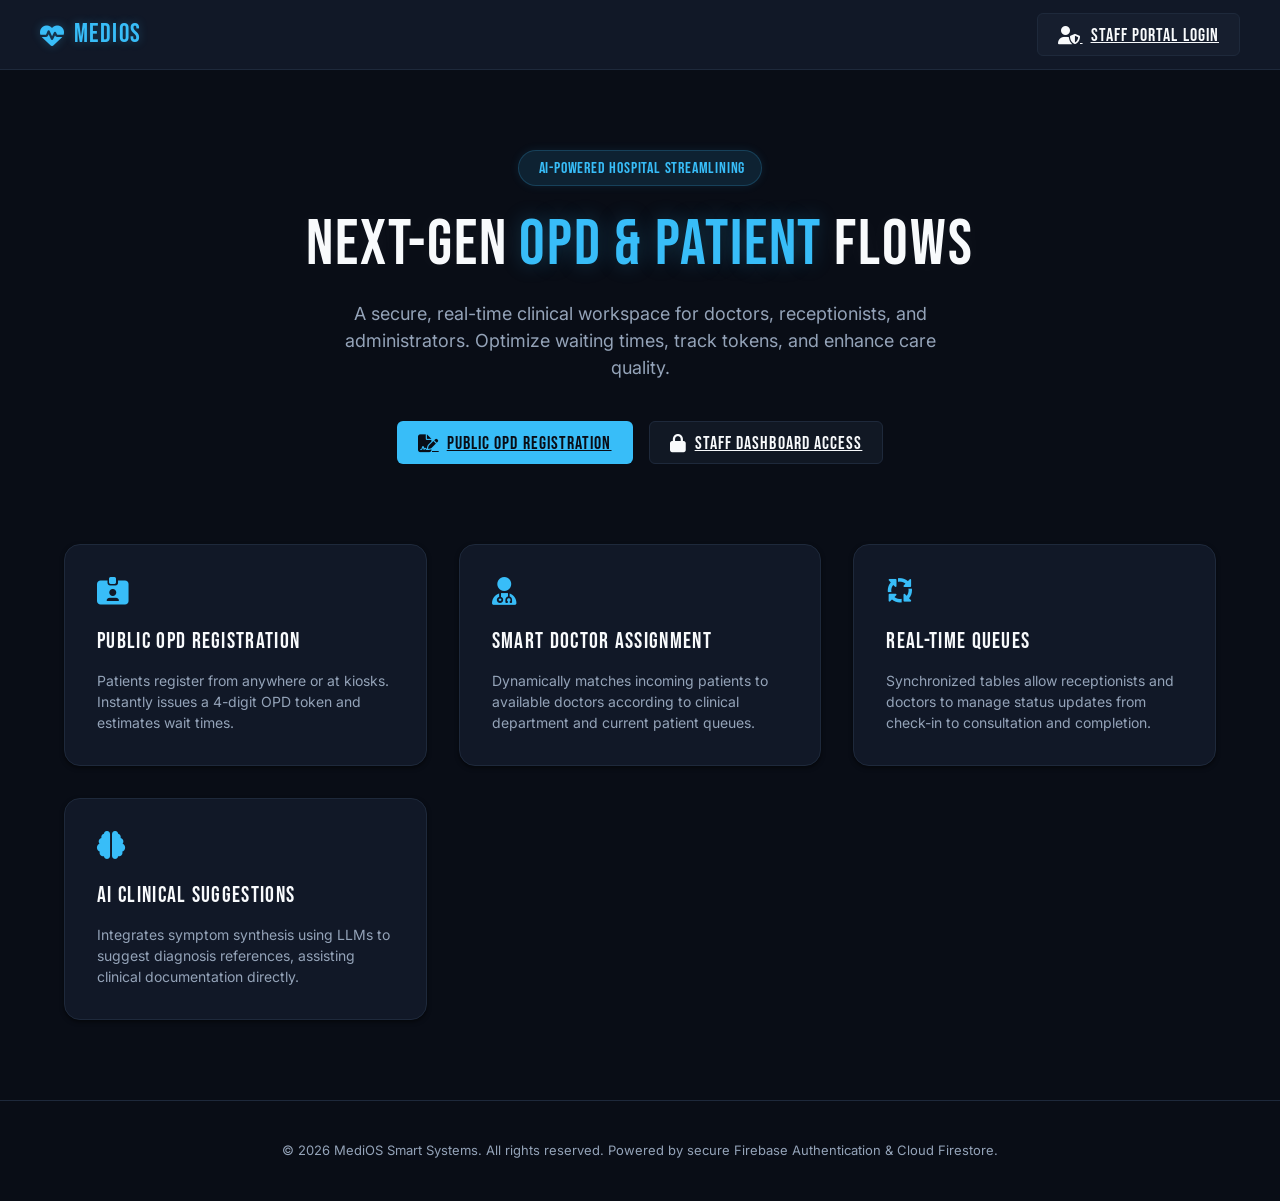
==== index.html @ a007ae32 "Add files via upload" ====
<!DOCTYPE html>
<html lang="en">
<head>
  <meta charset="UTF-8">
  <meta name="viewport" content="width=device-width, initial-scale=1.0">
  <title>MediOS - Smart Hospital OPD & Patient Management System</title>
  <!-- FontAwesome for Icons -->
  <link rel="stylesheet" href="https://cdnjs.cloudflare.com/ajax/libs/font-awesome/6.4.0/css/all.min.css">
  <!-- Core Stylesheet -->
  <link rel="stylesheet" href="style.css">
</head>
<body>

  <!-- Landing Page Navigation -->
  <nav class="landing-navbar" id="navbar_landing">
    <div class="sidebar-brand">
      <i class="fa-solid fa-heart-pulse"></i>
      <span>MediOS</span>
    </div>
    <div class="nav-links">
      <a href="login.html" class="btn btn-secondary" id="btn_staff_login_nav">
        <i class="fa-solid fa-user-shield"></i> Staff Portal Login
      </a>
    </div>
  </nav>

  <!-- Hero Section -->
  <header class="landing-hero" id="hero_landing">
    <span class="hero-badge"><i class="fa-solid fa-sparkles"></i> AI-Powered Hospital Streamlining</span>
    <h1>Next-Gen <span>OPD & Patient</span> Flows</h1>
    <p>A secure, real-time clinical workspace for doctors, receptionists, and administrators. Optimize waiting times, track tokens, and enhance care quality.</p>
    <div class="hero-actions">
      <a href="opd-register.html" class="btn btn-primary" id="btn_hero_register">
        <i class="fa-solid fa-file-signature"></i> Public OPD Registration
      </a>
      <a href="login.html" class="btn btn-secondary" id="btn_hero_login">
        <i class="fa-solid fa-lock"></i> Staff Dashboard Access
      </a>
    </div>
  </header>

  <!-- Features Grid -->
  <section class="features-grid" id="features_section">
    <!-- Feature 1 -->
    <div class="feature-card" id="feature_opd">
      <i class="fa-solid fa-id-card-clip"></i>
      <h3>Public OPD Registration</h3>
      <p>Patients register from anywhere or at kiosks. Instantly issues a 4-digit OPD token and estimates wait times.</p>
    </div>
    <!-- Feature 2 -->
    <div class="feature-card" id="feature_assign">
      <i class="fa-solid fa-user-doctor"></i>
      <h3>Smart Doctor Assignment</h3>
      <p>Dynamically matches incoming patients to available doctors according to clinical department and current patient queues.</p>
    </div>
    <!-- Feature 3 -->
    <div class="feature-card" id="feature_queue">
      <i class="fa-solid fa-arrows-spin"></i>
      <h3>Real-time Queues</h3>
      <p>Synchronized tables allow receptionists and doctors to manage status updates from check-in to consultation and completion.</p>
    </div>
    <!-- Feature 4 -->
    <div class="feature-card" id="feature_ai">
      <i class="fa-solid fa-brain"></i>
      <h3>AI Clinical Suggestions</h3>
      <p>Integrates symptom synthesis using LLMs to suggest diagnosis references, assisting clinical documentation directly.</p>
    </div>
  </section>

  <!-- Brief Footer -->
  <footer style="text-align: center; padding: 40px 24px; color: var(--text-muted); font-size: 13px; border-top: 1px solid var(--border);" id="footer_landing">
    <p>&copy; 2026 MediOS Smart Systems. All rights reserved. Powered by secure Firebase Authentication & Cloud Firestore.</p>
  </footer>

</body>
</html>
---- style.css ----
/* MediOS - Global Dark Theme Professional SaaS Stylesheet */
@import url('https://fonts.googleapis.com/css2?family=Bebas+Neue&family=Inter:wght@300;400;500;600;700&display=swap');

:root {
  --primary: #38bdf8; /* Neon Sky Blue */
  --primary-hover: #0ea5e9;
  --primary-light: rgba(56, 189, 248, 0.12);
  --primary-glow: rgba(56, 189, 248, 0.25);
  
  --success: #34d399; /* Neon Mint */
  --success-light: rgba(52, 211, 153, 0.1);
  --success-text: #34d399;
  
  --warning: #fbbf24; /* Warm Gold */
  --warning-light: rgba(251, 191, 36, 0.1);
  --warning-text: #fbbf24;
  
  --danger: #f87171; /* Neon Coral Red */
  --danger-light: rgba(248, 113, 113, 0.1);
  --danger-text: #f87171;
  
  --info: #60a5fa; /* Cyan / Ice Blue */
  --info-light: rgba(96, 165, 250, 0.1);
  --info-text: #60a5fa;
  
  --text-main: #f8fafc; /* Crisp Off-White */
  --text-muted: #94a3b8; /* Muted Slate */
  --bg-main: #090d16; /* Midnight Void */
  --bg-card: #111827; /* Slate Charcoal Navy */
  --bg-input: #0f172a; /* Deep Slate input area */
  --border: #1e293b; /* Dark Borders */
  
  --font-display: 'Bebas Neue', sans-serif;
  --font-sans: 'Inter', -apple-system, BlinkMacSystemFont, "Segoe UI", Roboto, sans-serif;
  --radius-sm: 6px;
  --radius-md: 10px;
  --radius-lg: 16px;
  --shadow-sm: 0 2px 4px rgba(0, 0, 0, 0.5);
  --shadow-md: 0 4px 12px rgba(0, 0, 0, 0.6);
  --shadow-lg: 0 10px 25px rgba(0, 0, 0, 0.8), 0 0 15px rgba(56, 189, 248, 0.05);
  --transition: all 0.25s cubic-bezier(0.4, 0, 0.2, 1);
}

/* Reset and Base Styles */
* {
  margin: 0;
  padding: 0;
  box-sizing: border-box;
}

body {
  font-family: var(--font-sans);
  background-color: var(--bg-main);
  color: var(--text-main);
  line-height: 1.5;
  overflow-x: hidden;
}

/* Scrollbars */
::-webkit-scrollbar {
  width: 6px;
  height: 6px;
}
::-webkit-scrollbar-track {
  background: var(--bg-main);
}
::-webkit-scrollbar-thumb {
  background: #334155;
  border-radius: var(--radius-sm);
}
::-webkit-scrollbar-thumb:hover {
  background: var(--primary);
}

/* Typography Overrides for Display */
h1, h2, h3, h4, 
.sidebar-brand, 
.analytics-value, 
.token-slip-number, 
.page-title, 
.card-title,
.btn,
.badge,
.landing-navbar a,
.sidebar-menu-item a {
  font-family: var(--font-display);
  letter-spacing: 0.06em;
  font-weight: 400;
}

/* Page Containers */
.app-container {
  display: flex;
  min-height: 100vh;
}

/* Sidebar Styling */
.sidebar {
  width: 260px;
  background-color: var(--bg-card);
  border-right: 1px solid var(--border);
  display: flex;
  flex-direction: column;
  flex-shrink: 0;
  z-index: 100;
  transition: var(--transition);
}

.sidebar-header {
  padding: 24px;
  display: flex;
  align-items: center;
  gap: 12px;
  border-bottom: 1px solid var(--border);
}

.sidebar-brand {
  font-size: 26px;
  color: var(--primary);
  display: flex;
  align-items: center;
  gap: 8px;
  text-shadow: 0 0 10px rgba(56, 189, 248, 0.3);
}

.sidebar-brand i {
  font-size: 24px;
}

.sidebar-menu {
  flex-grow: 1;
  padding: 24px 16px;
  list-style: none;
  display: flex;
  flex-direction: column;
  gap: 8px;
}

.sidebar-menu-item a {
  display: flex;
  align-items: center;
  gap: 12px;
  padding: 12px 16px;
  color: var(--text-muted);
  text-decoration: none;
  font-size: 18px;
  border-radius: var(--radius-md);
  transition: var(--transition);
  cursor: pointer;
}

.sidebar-menu-item a:hover {
  background-color: rgba(30, 41, 59, 0.4);
  color: var(--text-main);
}

.sidebar-menu-item.active a {
  background-color: var(--primary-light);
  color: var(--primary);
  border: 1px solid rgba(56, 189, 248, 0.2);
  box-shadow: 0 0 12px var(--primary-glow);
}

.sidebar-footer {
  padding: 16px;
  border-top: 1px solid var(--border);
  background-color: rgba(9, 13, 22, 0.5);
}

.user-badge {
  display: flex;
  align-items: center;
  gap: 12px;
  padding: 8px;
}

.user-avatar {
  width: 40px;
  height: 40px;
  background-color: var(--primary-light);
  color: var(--primary);
  border: 1px solid rgba(56, 189, 248, 0.2);
  border-radius: 50%;
  display: flex;
  align-items: center;
  justify-content: center;
  font-weight: 700;
}

.user-info {
  display: flex;
  flex-direction: column;
  overflow: hidden;
}

.user-name {
  font-size: 14px;
  font-weight: 600;
  color: var(--text-main);
  white-space: nowrap;
  text-overflow: ellipsis;
  overflow: hidden;
}

.user-role {
  font-size: 12px;
  color: var(--text-muted);
  text-transform: capitalize;
}

/* Main Content Layout */
.main-content {
  flex-grow: 1;
  display: flex;
  flex-direction: column;
  min-width: 0;
}

/* Header Top Bar */
.top-bar {
  height: 70px;
  background-color: var(--bg-card);
  border-bottom: 1px solid var(--border);
  display: flex;
  align-items: center;
  justify-content: space-between;
  padding: 0 32px;
}

.page-title {
  font-size: 26px;
  color: var(--text-main);
}

.top-bar-actions {
  display: flex;
  align-items: center;
  gap: 16px;
}

.btn-logout {
  display: flex;
  align-items: center;
  gap: 8px;
  background: none;
  font-family: var(--font-display);
  font-size: 16px;
  border: 1px solid var(--border);
  padding: 6px 14px;
  border-radius: var(--radius-sm);
  color: var(--text-muted);
  cursor: pointer;
  transition: var(--transition);
}

.btn-logout:hover {
  background-color: var(--danger-light);
  color: var(--danger-text);
  border-color: rgba(248, 113, 113, 0.3);
}

/* Content Area */
.content-body {
  padding: 32px;
  overflow-y: auto;
  flex-grow: 1;
}

/* Dashboard Analytics Grid */
.analytics-grid {
  display: grid;
  grid-template-columns: repeat(auto-fit, minmax(220px, 1fr));
  gap: 24px;
  margin-bottom: 32px;
}

.analytics-card {
  background-color: var(--bg-card);
  border: 1px solid var(--border);
  border-radius: var(--radius-lg);
  padding: 24px;
  display: flex;
  justify-content: space-between;
  align-items: center;
  box-shadow: var(--shadow-sm);
  transition: var(--transition);
}

.analytics-card:hover {
  transform: translateY(-2px);
  box-shadow: var(--shadow-lg);
  border-color: rgba(56, 189, 248, 0.2);
}

.analytics-info h3 {
  font-size: 14px;
  color: var(--text-muted);
  font-weight: 500;
  margin-bottom: 8px;
}

.analytics-value {
  font-size: 38px;
  color: var(--text-main);
  line-height: 1.1;
}

.analytics-icon {
  width: 48px;
  height: 48px;
  border-radius: var(--radius-md);
  display: flex;
  align-items: center;
  justify-content: center;
  font-size: 20px;
}

.analytics-icon.blue {
  background-color: var(--primary-light);
  color: var(--primary);
  border: 1px solid rgba(56, 189, 248, 0.2);
}

.analytics-icon.green {
  background-color: var(--success-light);
  color: var(--success);
  border: 1px solid rgba(52, 211, 153, 0.2);
}

.analytics-icon.amber {
  background-color: var(--warning-light);
  color: var(--warning);
  border: 1px solid rgba(251, 191, 36, 0.2);
}

.analytics-icon.red {
  background-color: var(--danger-light);
  color: var(--danger);
  border: 1px solid rgba(248, 113, 113, 0.2);
}

/* Dashboard Layout Grid */
.dashboard-grid-2x1 {
  display: grid;
  grid-template-columns: 2fr 1fr;
  gap: 24px;
  margin-bottom: 32px;
}

.dashboard-grid-1x1 {
  display: grid;
  grid-template-columns: 1fr 1fr;
  gap: 24px;
  margin-bottom: 32px;
}

.card {
  background-color: var(--bg-card);
  border: 1px solid var(--border);
  border-radius: var(--radius-lg);
  box-shadow: var(--shadow-sm);
  margin-bottom: 24px;
  overflow: hidden;
}

.card-header {
  padding: 20px 24px;
  border-bottom: 1px solid var(--border);
  display: flex;
  justify-content: space-between;
  align-items: center;
}

.card-title {
  font-size: 20px;
  color: var(--text-main);
  display: flex;
  align-items: center;
  gap: 8px;
}

.card-body {
  padding: 24px;
}

/* Table Design */
.table-container {
  overflow-x: auto;
  border-radius: var(--radius-md);
  border: 1px solid var(--border);
  background-color: var(--bg-card);
}

.med-table {
  width: 100%;
  border-collapse: collapse;
  text-align: left;
  font-size: 14px;
}

.med-table th {
  background-color: var(--bg-input);
  padding: 14px 16px;
  font-weight: 600;
  color: var(--text-muted);
  border-bottom: 1px solid var(--border);
}

.med-table td {
  padding: 16px;
  border-bottom: 1px solid var(--border);
  color: var(--text-main);
  vertical-align: middle;
}

.med-table tbody tr:last-child td {
  border-bottom: none;
}

.med-table tbody tr:hover {
  background-color: rgba(30, 41, 59, 0.3);
}

/* Status Badges */
.badge {
  display: inline-flex;
  align-items: center;
  padding: 2px 10px 0 10px; /* offset for Bebas text baseline */
  border-radius: 50px;
  font-size: 14px;
}

.badge-pending {
  background-color: var(--warning-light);
  color: var(--warning-text);
  border: 1px solid rgba(251, 191, 36, 0.2);
}

.badge-in-consultation {
  background-color: var(--info-light);
  color: var(--info-text);
  border: 1px solid rgba(96, 165, 250, 0.2);
}

.badge-completed {
  background-color: var(--success-light);
  color: var(--success-text);
  border: 1px solid rgba(52, 211, 153, 0.2);
}

.badge-cancelled {
  background-color: var(--danger-light);
  color: var(--danger-text);
  border: 1px solid rgba(248, 113, 113, 0.2);
}

.badge-available {
  background-color: var(--success-light);
  color: var(--success-text);
  border: 1px solid rgba(52, 211, 153, 0.2);
}

.badge-busy {
  background-color: var(--warning-light);
  color: var(--warning-text);
  border: 1px solid rgba(251, 191, 36, 0.2);
}

.badge-unavailable {
  background-color: var(--danger-light);
  color: var(--danger-text);
  border: 1px solid rgba(248, 113, 113, 0.2);
}

/* Forms Styling */
.form-grid {
  display: grid;
  grid-template-columns: repeat(auto-fit, minmax(200px, 1fr));
  gap: 16px;
  margin-bottom: 16px;
}

.form-group {
  margin-bottom: 16px;
}

.form-group label {
  display: block;
  font-size: 13px;
  font-weight: 500;
  color: var(--text-muted);
  margin-bottom: 6px;
}

.form-control {
  width: 100%;
  padding: 10px 14px;
  font-size: 14px;
  font-family: var(--font-sans);
  border: 1px solid var(--border);
  border-radius: var(--radius-sm);
  background-color: var(--bg-input);
  color: var(--text-main);
  outline: none;
  transition: var(--transition);
}

.form-control:focus {
  border-color: var(--primary);
  background-color: rgba(30, 41, 59, 0.2);
  box-shadow: 0 0 10px rgba(56, 189, 248, 0.15);
}

.form-control:disabled {
  background-color: var(--bg-main);
  color: var(--text-muted);
  border-color: var(--border);
  cursor: not-allowed;
}

/* style drop down arrow in dark theme */
select.form-control {
  background-image: url("data:image/svg+xml;charset=utf-8,%3Csvg xmlns='http://www.w3.org/2000/svg' viewBox='0 0 4 5'%3E%3Cpath fill='%2394a3b8' d='M2 0L0 2h4zm0 5L0 3h4z'/%3E%3C/svg%3E");
  background-repeat: no-repeat;
  background-position: right 12px center;
  background-size: 8px 10px;
  padding-right: 32px;
  -webkit-appearance: none;
  -moz-appearance: none;
  appearance: none;
}

textarea.form-control {
  resize: vertical;
  min-height: 80px;
}

/* Action Buttons */
.btn {
  display: inline-flex;
  align-items: center;
  justify-content: center;
  gap: 8px;
  font-size: 18px;
  padding: 8px 20px 6px 20px; /* baseline alignment */
  border-radius: var(--radius-sm);
  border: 1px solid transparent;
  cursor: pointer;
  transition: var(--transition);
}

.btn-primary {
  background-color: var(--primary);
  color: var(--bg-main);
}

.btn-primary:hover {
  background-color: var(--primary-hover);
  box-shadow: 0 0 15px rgba(56, 189, 248, 0.4);
}

.btn-secondary {
  background-color: rgba(30, 41, 59, 0.4);
  border-color: var(--border);
  color: var(--text-main);
}

.btn-secondary:hover {
  background-color: rgba(30, 41, 59, 0.8);
  border-color: var(--text-muted);
}

.btn-success {
  background-color: var(--success);
  color: var(--bg-main);
}

.btn-success:hover {
  box-shadow: 0 0 15px rgba(52, 211, 153, 0.4);
}

.btn-danger {
  background-color: var(--danger);
  color: var(--text-main);
}

.btn-danger:hover {
  box-shadow: 0 0 15px rgba(248, 113, 113, 0.4);
}

.btn-block {
  display: flex;
  width: 100%;
}

.btn-xs {
  padding: 4px 10px 2px 10px;
  font-size: 14px;
  border-radius: 4px;
}

/* Search bar styling */
.search-bar-container {
  display: flex;
  gap: 12px;
  margin-bottom: 20px;
}

.search-input-wrapper {
  position: relative;
  flex-grow: 1;
}

.search-input-wrapper i {
  position: absolute;
  left: 14px;
  top: 50%;
  transform: translateY(-50%);
  color: var(--text-muted);
}

.search-input-wrapper .form-control {
  padding-left: 40px;
}

/* Toast System styling */
.toast-container {
  position: fixed;
  top: 24px;
  right: 24px;
  display: flex;
  flex-direction: column;
  gap: 12px;
  z-index: 9999;
}

.toast {
  background-color: var(--bg-card);
  border: 1px solid var(--border);
  border-left: 4px solid var(--primary);
  border-radius: var(--radius-sm);
  padding: 16px;
  box-shadow: var(--shadow-lg);
  display: flex;
  align-items: center;
  gap: 12px;
  min-width: 300px;
  max-width: 450px;
  animation: toast-slide-in 0.3s ease-out forwards;
  transition: var(--transition);
}

.toast-success { border-left-color: var(--success); }
.toast-error { border-left-color: var(--danger); }
.toast-warning { border-left-color: var(--warning); }
.toast-info { border-left-color: var(--info); }

.toast-icon {
  font-size: 18px;
  flex-shrink: 0;
}

.toast-success .toast-icon { color: var(--success); }
.toast-error .toast-icon { color: var(--danger); }
.toast-warning .toast-icon { color: var(--warning); }
.toast-info .toast-icon { color: var(--info); }

.toast-message {
  font-size: 13px;
  color: var(--text-main);
  flex-grow: 1;
}

.toast-close-btn {
  background: none;
  border: none;
  font-size: 18px;
  color: var(--text-muted);
  cursor: pointer;
  line-height: 1;
}

.toast-fade-out {
  animation: toast-slide-out 0.3s ease-out forwards;
}

@keyframes toast-slide-in {
  from { transform: translateX(120%); opacity: 0; }
  to { transform: translateX(0); opacity: 1; }
}

@keyframes toast-slide-out {
  from { transform: translateX(0); opacity: 1; }
  to { transform: translateX(120%); opacity: 0; }
}

/* Modals */
.modal-backdrop {
  position: fixed;
  top: 0;
  left: 0;
  right: 0;
  bottom: 0;
  background-color: rgba(9, 13, 22, 0.7);
  backdrop-filter: blur(8px);
  z-index: 1000;
  display: flex;
  align-items: center;
  justify-content: center;
  opacity: 0;
  pointer-events: none;
  transition: opacity 0.25s ease;
}

.modal-backdrop.active {
  opacity: 1;
  pointer-events: auto;
}

.modal-content {
  background-color: var(--bg-card);
  border: 1px solid var(--border);
  border-radius: var(--radius-lg);
  width: 90%;
  max-width: 500px;
  box-shadow: var(--shadow-lg);
  transform: translateY(-20px);
  transition: transform 0.25s ease;
  overflow: hidden;
}

.modal-backdrop.active .modal-content {
  transform: translateY(0);
}

.modal-header {
  padding: 20px 24px;
  border-bottom: 1px solid var(--border);
  display: flex;
  justify-content: space-between;
  align-items: center;
}

.modal-title {
  font-size: 22px;
  color: var(--text-main);
}

.modal-close {
  background: none;
  border: none;
  font-size: 20px;
  color: var(--text-muted);
  cursor: pointer;
}

.modal-close:hover {
  color: var(--text-main);
}

.modal-body {
  padding: 24px;
  max-height: 70vh;
  overflow-y: auto;
}

.modal-footer {
  padding: 16px 24px;
  border-top: 1px solid var(--border);
  display: flex;
  justify-content: flex-end;
  gap: 12px;
  background-color: var(--bg-input);
}

/* Math Captcha styling */
.captcha-container {
  display: flex;
  align-items: center;
  gap: 12px;
  background-color: var(--bg-input);
  padding: 8px 12px;
  border: 1px solid var(--border);
  border-radius: var(--radius-sm);
  margin-top: 6px;
}

.captcha-question {
  font-family: var(--font-display);
  color: var(--text-main);
  font-size: 18px;
  letter-spacing: 0.5px;
}

.captcha-refresh-btn {
  background: none;
  border: none;
  color: var(--primary);
  cursor: pointer;
  font-size: 14px;
}

.captcha-refresh-btn:hover {
  color: var(--primary-hover);
}

/* Landing Page Design */
.landing-navbar {
  height: 70px;
  background-color: var(--bg-card);
  border-bottom: 1px solid var(--border);
  display: flex;
  justify-content: space-between;
  align-items: center;
  padding: 0 40px;
  position: sticky;
  top: 0;
  z-index: 10;
}

.landing-navbar a {
  font-size: 18px;
}

.landing-hero {
  max-width: 1200px;
  margin: 80px auto;
  padding: 0 24px;
  text-align: center;
}

.hero-badge {
  background-color: var(--primary-light);
  color: var(--primary);
  border: 1px solid rgba(56, 189, 248, 0.2);
  font-family: var(--font-display);
  font-size: 16px;
  letter-spacing: 0.05em;
  padding: 6px 16px 4px 16px;
  border-radius: 50px;
  margin-bottom: 24px;
  display: inline-block;
  box-shadow: 0 0 10px rgba(56, 189, 248, 0.1);
}

.landing-hero h1 {
  font-size: 64px;
  font-weight: 400;
  letter-spacing: 0.03em;
  color: var(--text-main);
  margin-bottom: 20px;
  line-height: 1.1;
  text-shadow: 0 0 20px rgba(255, 255, 255, 0.05);
}

.landing-hero h1 span {
  color: var(--primary);
  text-shadow: 0 0 20px rgba(56, 189, 248, 0.25);
}

.landing-hero p {
  font-size: 18px;
  color: var(--text-muted);
  max-width: 600px;
  margin: 0 auto 40px auto;
}

.hero-actions {
  display: flex;
  justify-content: center;
  gap: 16px;
}

.features-grid {
  display: grid;
  grid-template-columns: repeat(auto-fit, minmax(280px, 1fr));
  gap: 32px;
  max-width: 1200px;
  margin: 80px auto;
  padding: 0 24px;
}

.feature-card {
  background-color: var(--bg-card);
  border: 1px solid var(--border);
  border-radius: var(--radius-lg);
  padding: 32px;
  box-shadow: var(--shadow-sm);
  text-align: left;
  transition: var(--transition);
}

.feature-card:hover {
  box-shadow: var(--shadow-lg);
  border-color: rgba(56, 189, 248, 0.2);
  transform: translateY(-4px);
}

.feature-card i {
  font-size: 28px;
  color: var(--primary);
  margin-bottom: 20px;
  display: inline-block;
}

.feature-card h3 {
  font-size: 22px;
  margin-bottom: 12px;
  color: var(--text-main);
}

.feature-card p {
  font-size: 14px;
  color: var(--text-muted);
}

/* Glassmorphism Auth Form */
.auth-wrapper {
  min-height: 100vh;
  display: flex;
  align-items: center;
  justify-content: center;
  background: radial-gradient(circle at 0% 0%, rgba(56, 189, 248, 0.08) 0%, transparent 40%),
              radial-gradient(circle at 100% 100%, rgba(15, 23, 42, 0.8) 0%, transparent 40%);
  background-color: var(--bg-main);
  padding: 24px;
}

.auth-card {
  background: rgba(17, 24, 39, 0.65);
  backdrop-filter: blur(16px);
  border: 1px solid rgba(255, 255, 255, 0.08);
  border-radius: var(--radius-lg);
  width: 100%;
  max-width: 440px;
  padding: 40px;
  box-shadow: var(--shadow-lg);
}

.auth-header {
  text-align: center;
  margin-bottom: 32px;
}

.auth-header h2 {
  font-size: 28px;
  color: var(--text-main);
  margin-bottom: 8px;
}

.auth-logo {
  font-size: 36px;
  color: var(--primary);
  margin-bottom: 16px;
  display: inline-block;
  filter: drop-shadow(0 0 10px rgba(56, 189, 248, 0.4));
}

/* Public Registration Page Layout */
.registration-container {
  max-width: 800px;
  margin: 40px auto;
  padding: 0 16px;
}

/* Queue List and Printing styles */
.printable-slip {
  display: none;
}

/* Token Slip styling inside Print popup */
.token-slip-card {
  background-color: #0f172a;
  border: 2px dashed rgba(56, 189, 248, 0.3);
  border-radius: var(--radius-md);
  padding: 24px;
  text-align: center;
  margin: 16px 0;
  box-shadow: var(--shadow-sm);
}

.token-slip-number {
  font-size: 56px;
  color: var(--primary);
  margin: 6px 0;
  letter-spacing: 2px;
  text-shadow: 0 0 15px rgba(56, 189, 248, 0.3);
}

.token-slip-meta {
  display: flex;
  flex-direction: column;
  gap: 8px;
  font-size: 13px;
  color: var(--text-muted);
  border-top: 1px solid var(--border);
  padding-top: 12px;
  margin-top: 12px;
  text-align: left;
}

.token-slip-meta div {
  display: flex;
  justify-content: space-between;
}

.token-slip-meta span {
  font-weight: 600;
  color: var(--text-main);
}

/* Doctor Consult Layout */
.consultation-panel {
  display: grid;
  grid-template-columns: 3fr 2fr;
  gap: 24px;
}

.patient-info-summary {
  background-color: var(--primary-light);
  border: 1px solid rgba(56, 189, 248, 0.15);
  border-radius: var(--radius-md);
  padding: 16px;
  margin-bottom: 20px;
  display: grid;
  grid-template-columns: repeat(auto-fit, minmax(120px, 1fr));
  gap: 12px;
}

.patient-info-item {
  font-size: 13px;
}

.patient-info-label {
  color: var(--primary);
  font-family: var(--font-display);
  font-size: 14px;
  letter-spacing: 0.05em;
}

.patient-info-value {
  color: var(--text-main);
  font-weight: 600;
}

.ai-suggestions-box {
  background-color: #0f172a;
  border: 1px solid var(--border);
  border-radius: var(--radius-md);
  padding: 16px;
  margin-top: 16px;
}

.ai-disclaimer {
  font-size: 11px;
  color: var(--text-muted);
  border-top: 1px solid var(--border);
  padding-top: 10px;
  margin-top: 10px;
  font-style: italic;
}

/* Loading overlay */
.loading-overlay {
  position: fixed;
  top: 0;
  left: 0;
  right: 0;
  bottom: 0;
  background-color: rgba(9, 13, 22, 0.85);
  display: flex;
  align-items: center;
  justify-content: center;
  z-index: 10000;
}

.spinner {
  width: 40px;
  height: 40px;
  border: 3px solid var(--border);
  border-top-color: var(--primary);
  border-radius: 50%;
  animation: spin 0.8s linear infinite;
  box-shadow: 0 0 10px rgba(56, 189, 248, 0.1);
}

@keyframes spin {
  to { transform: rotate(360deg); }
}

/* Empty states */
.empty-state {
  text-align: center;
  padding: 40px 20px;
  color: var(--text-muted);
}

.empty-state i {
  font-size: 48px;
  margin-bottom: 16px;
  color: var(--border);
}

.empty-state h4 {
  font-family: var(--font-display);
  font-size: 22px;
  color: var(--text-main);
  margin-bottom: 8px;
}

/* Responsive Overrides */
@media (max-width: 1024px) {
  .consultation-panel {
    grid-template-columns: 1fr;
  }
  .dashboard-grid-2x1, .dashboard-grid-1x1 {
    grid-template-columns: 1fr;
  }
}

@media (max-width: 768px) {
  .app-container {
    flex-direction: column;
  }
  .sidebar {
    width: 100%;
    border-right: none;
    border-bottom: 1px solid var(--border);
  }
  .sidebar-menu {
    flex-direction: row;
    flex-wrap: wrap;
    padding: 12px;
    gap: 4px;
  }
  .sidebar-menu-item a {
    padding: 8px 12px;
    font-size: 16px;
  }
  .sidebar-header {
    padding: 16px;
  }
  .sidebar-footer {
    display: none;
  }
  .top-bar {
    padding: 0 16px;
  }
  .content-body {
    padding: 16px;
  }
}

/* Print Utilities */
@media print {
  body * {
    visibility: hidden;
    background: transparent !important;
    color: black !important;
  }
  .printable-slip, .printable-slip * {
    visibility: visible;
  }
  .printable-slip {
    position: absolute;
    left: 0;
    top: 0;
    width: 100%;
    display: block !important;
  }
  .token-slip-card {
    border-color: black !important;
    color: black !important;
  }
  .token-slip-number {
    color: black !important;
    text-shadow: none !important;
  }
  .token-slip-meta span {
    color: black !important;
  }
  .modal-backdrop, .app-container, .toast-container {
    display: none !important;
  }
}
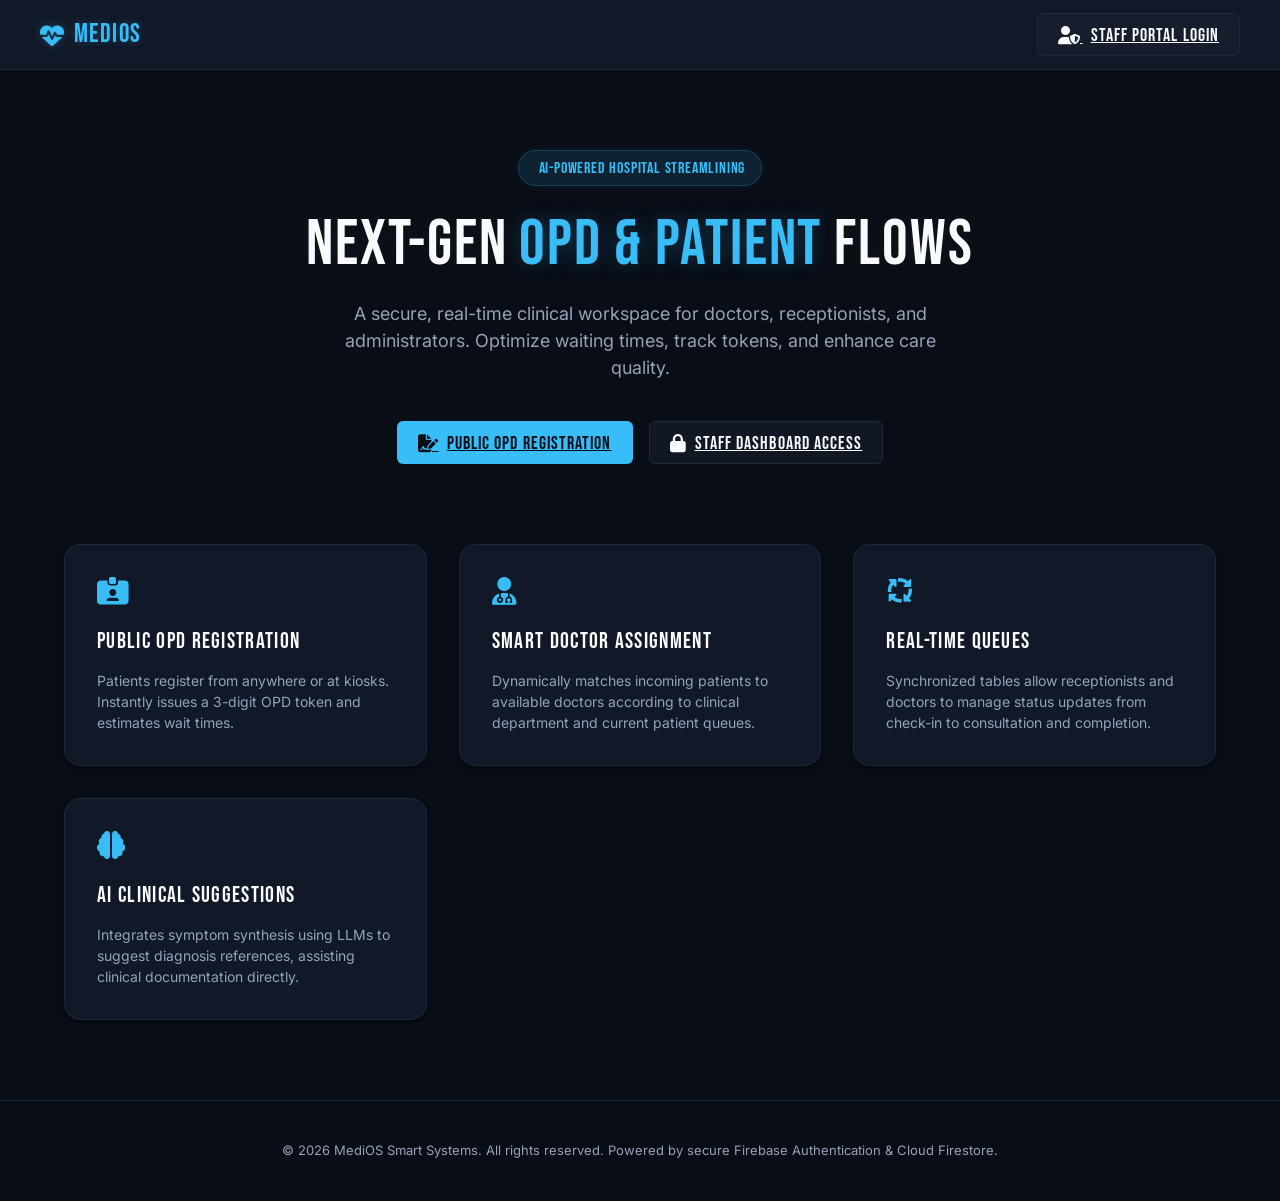
==== commit 7b36bd9b: "Update OPD token length from 4-digit to 3-digit" ====
--- a/index.html
+++ b/index.html
@@ -45,7 +45,7 @@
     <div class="feature-card" id="feature_opd">
       <i class="fa-solid fa-id-card-clip"></i>
       <h3>Public OPD Registration</h3>
-      <p>Patients register from anywhere or at kiosks. Instantly issues a 4-digit OPD token and estimates wait times.</p>
+      <p>Patients register from anywhere or at kiosks. Instantly issues a 3-digit OPD token and estimates wait times.</p>
     </div>
     <!-- Feature 2 -->
     <div class="feature-card" id="feature_assign">
